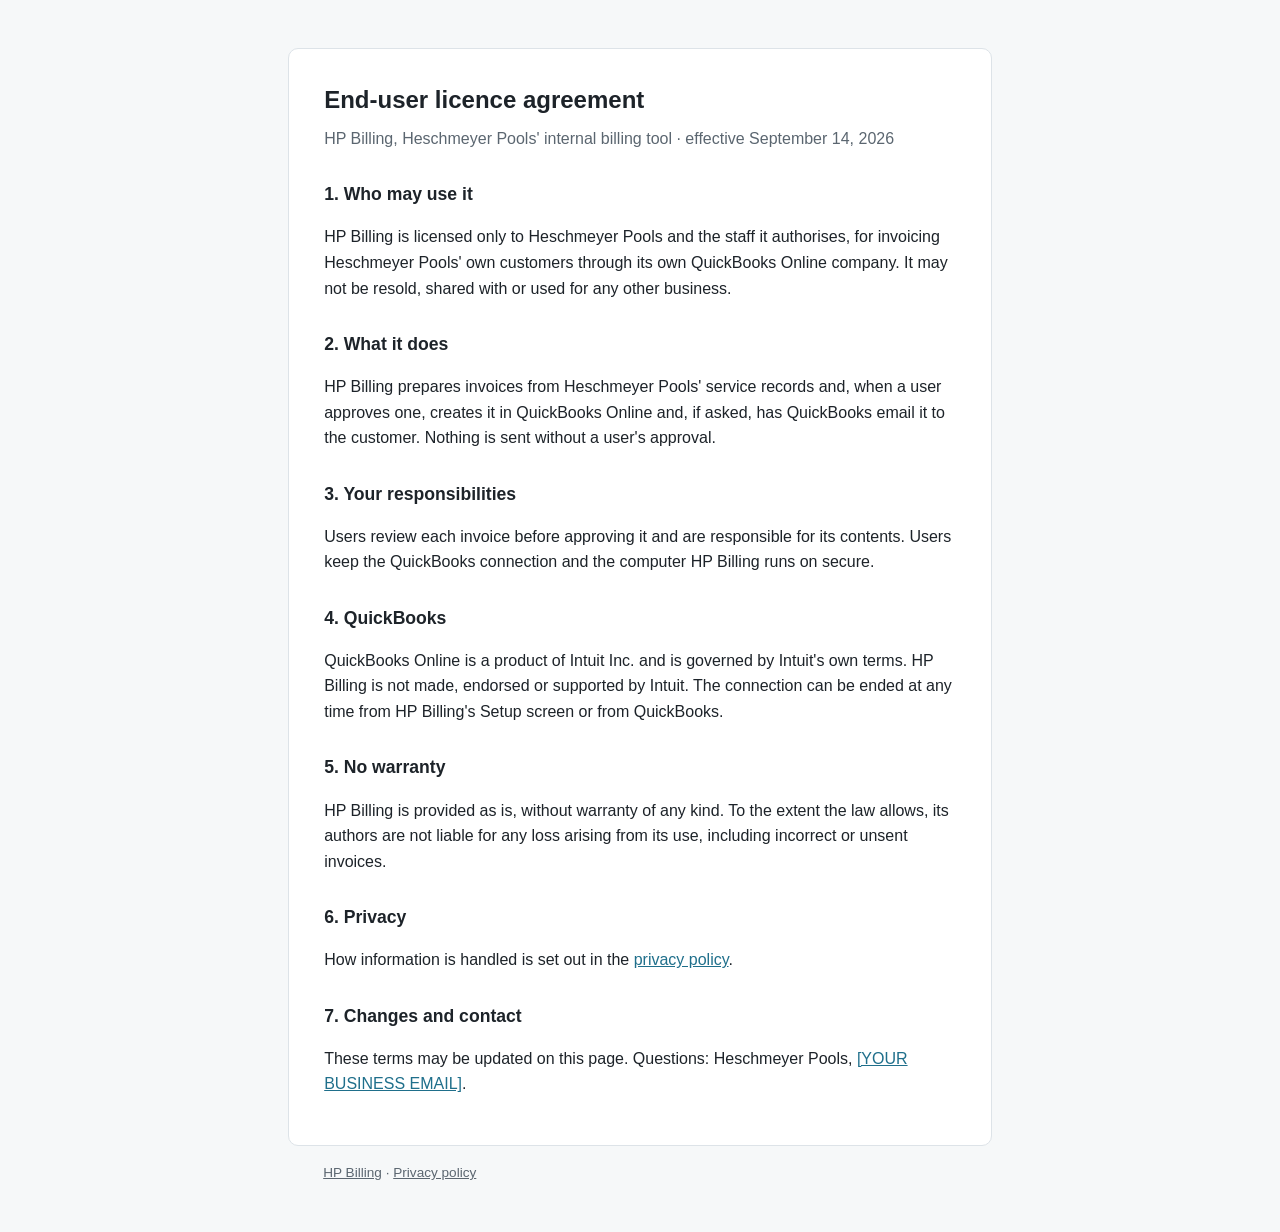
==== terms.html @ 5b6302eb "Add files via upload" ====
<!doctype html>
<html lang="en">
<head>
<meta charset="utf-8">
<meta name="viewport" content="width=device-width, initial-scale=1">
<title>End-user licence agreement — HP Billing</title>
<link rel="stylesheet" href="style.css">
</head>
<body>
<main>
  <h1>End-user licence agreement</h1>
  <p class="sub">HP Billing, Heschmeyer Pools' internal billing tool · effective September 14, 2026</p>

  <h2>1. Who may use it</h2>
  <p>HP Billing is licensed only to Heschmeyer Pools and the staff it authorises, for invoicing
    Heschmeyer Pools' own customers through its own QuickBooks Online company. It may not be
    resold, shared with or used for any other business.</p>

  <h2>2. What it does</h2>
  <p>HP Billing prepares invoices from Heschmeyer Pools' service records and, when a user approves
    one, creates it in QuickBooks Online and, if asked, has QuickBooks email it to the customer.
    Nothing is sent without a user's approval.</p>

  <h2>3. Your responsibilities</h2>
  <p>Users review each invoice before approving it and are responsible for its contents. Users keep
    the QuickBooks connection and the computer HP Billing runs on secure.</p>

  <h2>4. QuickBooks</h2>
  <p>QuickBooks Online is a product of Intuit Inc. and is governed by Intuit's own terms. HP Billing
    is not made, endorsed or supported by Intuit. The connection can be ended at any time from
    HP Billing's Setup screen or from QuickBooks.</p>

  <h2>5. No warranty</h2>
  <p>HP Billing is provided as is, without warranty of any kind. To the extent the law allows, its
    authors are not liable for any loss arising from its use, including incorrect or unsent
    invoices.</p>

  <h2>6. Privacy</h2>
  <p>How information is handled is set out in the <a href="privacy.html">privacy policy</a>.</p>

  <h2>7. Changes and contact</h2>
  <p>These terms may be updated on this page. Questions: Heschmeyer Pools,
    <a href="mailto:[YOUR BUSINESS EMAIL]">[YOUR BUSINESS EMAIL]</a>.</p>
</main>
<footer>
  <a href="index.html">HP Billing</a> · <a href="privacy.html">Privacy policy</a>
</footer>
</body>
</html>
---- style.css ----
/* HP Billing — the pages QuickBooks points at. Plain on purpose: no fonts,
   scripts or trackers from anywhere else. */
:root { --ink: #1d2329; --dim: #5b6670; --line: #dde3e8; --bg: #f6f8f9; --panel: #fff; --accent: #1f6f8b; }
@media (prefers-color-scheme: dark) {
  :root { --ink: #e6ebef; --dim: #9aa6b0; --line: #2d363d; --bg: #14191d; --panel: #1b2126; --accent: #6cc0dc; }
}
* { box-sizing: border-box; }
body { margin: 0; background: var(--bg); color: var(--ink); font: 16px/1.6 -apple-system, BlinkMacSystemFont, "Segoe UI", Roboto, sans-serif; }
main { max-width: 44rem; margin: 3rem auto; padding: 2rem 2.2rem; background: var(--panel); border: 1px solid var(--line); border-radius: 10px; }
h1 { font-size: 1.5rem; margin: 0 0 .4rem; }
h2 { font-size: 1.1rem; margin: 1.8rem 0 .3rem; }
p, li { color: var(--ink); }
.sub { color: var(--dim); margin-top: 0; }
a { color: var(--accent); }
.button { display: inline-block; padding: .55rem 1rem; border-radius: 6px; background: var(--accent); color: #fff; text-decoration: none; font-weight: 600; }
footer { max-width: 44rem; margin: -2rem auto 3rem; padding: 0 2.2rem; color: var(--dim); font-size: .85rem; }
footer a { color: var(--dim); }
@media (max-width: 40rem) { main { margin: 0; border-radius: 0; border-width: 0 0 1px; padding: 1.5rem 1.2rem; } footer { margin: 1rem auto; } }
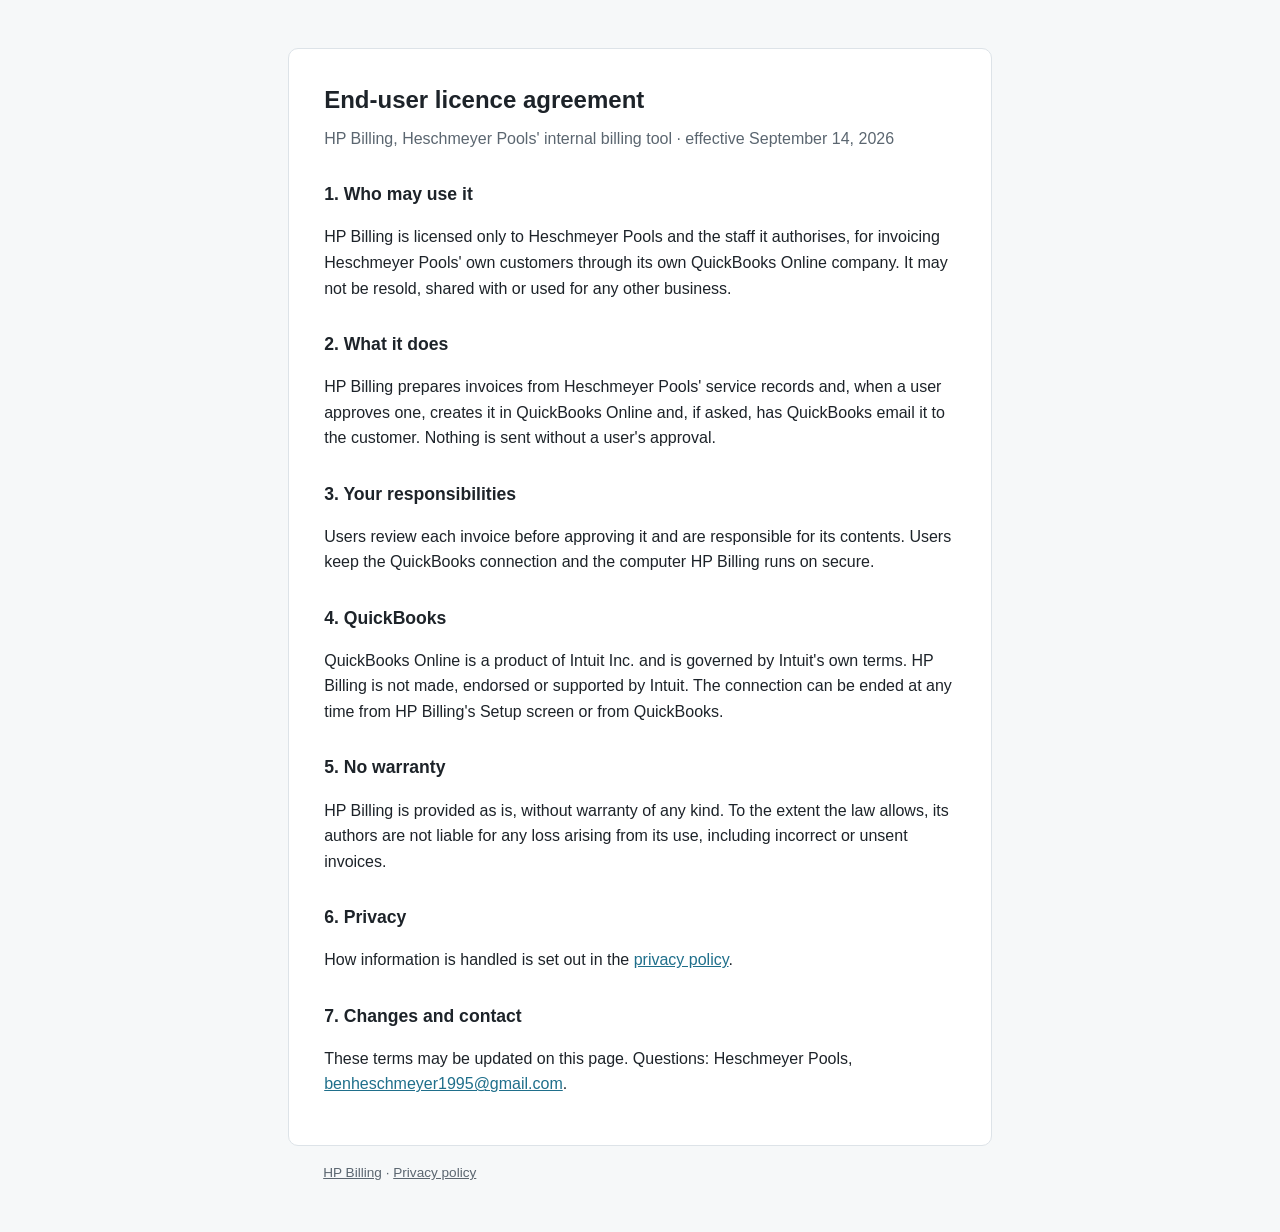
==== commit dc6df356: "Update terms.html" ====
--- a/terms.html
+++ b/terms.html
@@ -40,7 +40,7 @@
 
   <h2>7. Changes and contact</h2>
   <p>These terms may be updated on this page. Questions: Heschmeyer Pools,
-    <a href="mailto:[YOUR BUSINESS EMAIL]">[YOUR BUSINESS EMAIL]</a>.</p>
+    <a href="mailto:benheschmeyer1995@gmail.com">benheschmeyer1995@gmail.com</a>.</p>
 </main>
 <footer>
   <a href="index.html">HP Billing</a> · <a href="privacy.html">Privacy policy</a>
